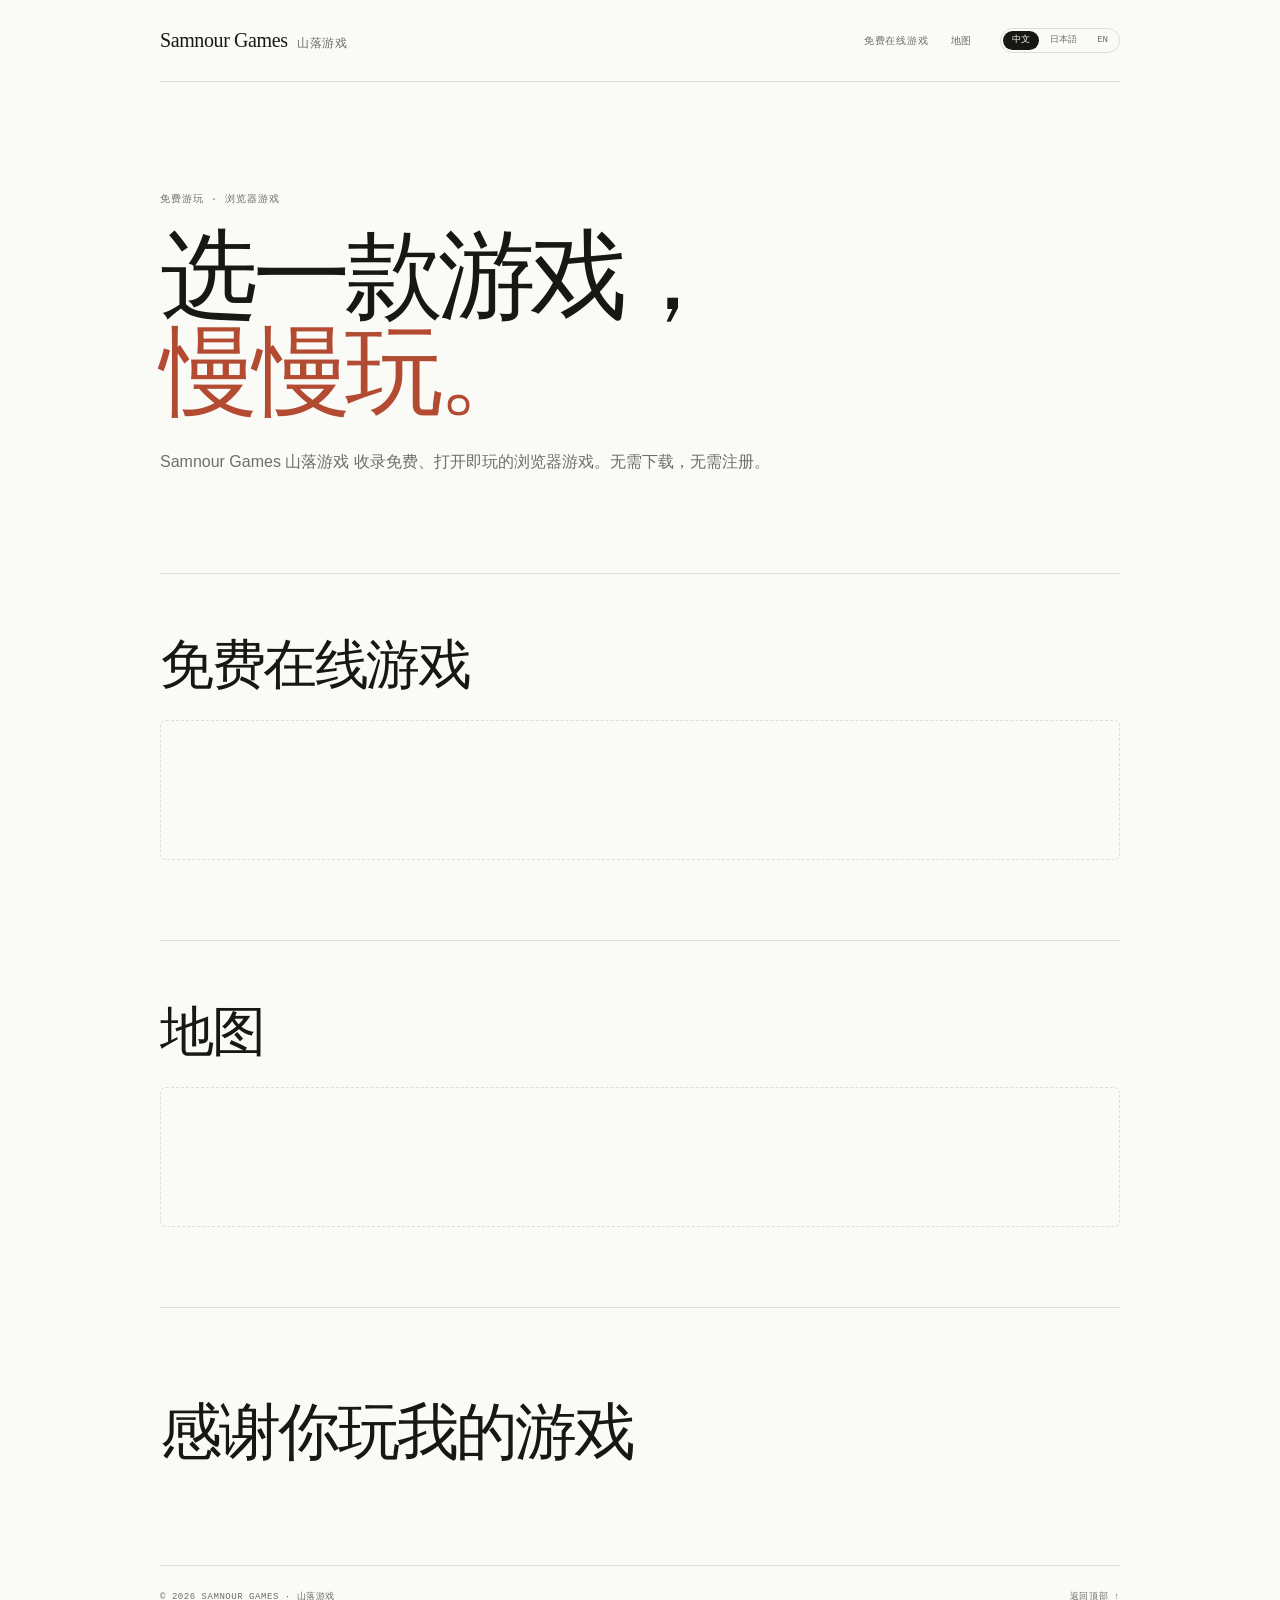
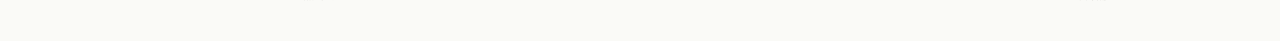
==== index.html @ e0057db9 "Add files via upload" ====
<!DOCTYPE html>
<html lang="zh-CN">
<head>
<meta charset="UTF-8">
<meta name="viewport" content="width=device-width,initial-scale=1">
<meta name="theme-color" content="#fafaf7">
<meta name="description" content="Samnour Games 山落游戏 — 免费在线游戏导航。">
<title>Samnour Games · 山落游戏</title>
<style>
:root{
  --bg:#fafaf7;
  --ink:#171715;
  --muted:#6f6f67;
  --line:#deded6;
  --soft:#f0f0eb;
  --accent:#b34b32;
  --serif:"Iowan Old Style","Palatino Linotype","Book Antiqua",Georgia,"Songti SC","Noto Serif SC","SimSun",serif;
  --sans:"Avenir Next","Segoe UI","Helvetica Neue",Arial,"PingFang SC","Microsoft YaHei",sans-serif;
  --mono:"SFMono-Regular",Consolas,"Liberation Mono",Menlo,monospace;
}
*{box-sizing:border-box}
html{scroll-behavior:smooth}
body{margin:0;color:var(--ink);background:var(--bg);font-family:var(--sans);-webkit-font-smoothing:antialiased}
a{color:inherit}
.wrap{width:min(960px,calc(100% - 48px));margin-inline:auto}
.skip{position:fixed;top:12px;left:12px;z-index:10;padding:8px 14px;color:var(--bg);background:var(--ink);border-radius:4px;transform:translateY(-160%)}
.skip:focus{transform:none}

.lang-input{position:absolute;width:1px;height:1px;margin:-1px;overflow:hidden;clip:rect(0 0 0 0);clip-path:inset(50%);white-space:nowrap}
.lang-ja,.lang-en{display:none}
#lang-ja:checked~.page .lang-zh,#lang-ja:checked~.page .lang-en{display:none}
#lang-ja:checked~.page .lang-ja{display:revert}
#lang-en:checked~.page .lang-zh,#lang-en:checked~.page .lang-ja{display:none}
#lang-en:checked~.page .lang-en{display:revert}

.site-header{display:flex;align-items:center;justify-content:space-between;gap:24px;padding-block:28px;border-bottom:1px solid var(--line)}
.brand{display:flex;align-items:baseline;gap:9px;text-decoration:none}
.brand strong{font-family:var(--serif);font-size:20px;font-weight:500;letter-spacing:-.02em}
.brand span{color:var(--muted);font-size:12px;letter-spacing:.08em}
.header-tools{display:flex;align-items:center;gap:28px}
.site-nav{display:flex;gap:22px}
.site-nav a{color:var(--muted);font-family:var(--mono);font-size:10px;letter-spacing:.08em;text-decoration:none;text-transform:uppercase}
.site-nav a:hover,.site-nav a:focus-visible{color:var(--ink)}
.lang-switch{display:flex;gap:2px;padding:2px;border:1px solid var(--line);border-radius:999px}
.lang-switch label{padding:5px 9px;color:var(--muted);border-radius:999px;font-family:var(--mono);font-size:9px;line-height:1;cursor:pointer;transition:color .15s,background .15s}
.lang-switch label:hover{color:var(--ink)}
#lang-zh:checked~.page .lang-switch label[for="lang-zh"],
#lang-ja:checked~.page .lang-switch label[for="lang-ja"],
#lang-en:checked~.page .lang-switch label[for="lang-en"]{color:var(--bg);background:var(--ink)}
#lang-zh:focus-visible~.page .lang-switch label[for="lang-zh"],
#lang-ja:focus-visible~.page .lang-switch label[for="lang-ja"],
#lang-en:focus-visible~.page .lang-switch label[for="lang-en"]{outline:1px solid var(--ink);outline-offset:2px}

.hero{padding-block:110px 96px}
.kicker{margin:0 0 22px;color:var(--muted);font-family:var(--mono);font-size:10px;letter-spacing:.1em;text-transform:uppercase}
.hero h1{margin:0;font-family:var(--serif);font-size:clamp(50px,8vw,98px);font-weight:400;letter-spacing:-.055em;line-height:.98}
.hero h1 em{color:var(--accent);font-style:normal}
.hero h1 .lang-en em{font-style:italic}
.hero h1 .lang-ja{font-size:.82em;line-height:1.05}
.hero-copy{max-width:620px;margin:28px 0 0;color:var(--muted);font-size:16px;line-height:1.8}

.section{padding-block:64px 80px;border-top:1px solid var(--line);scroll-margin-top:20px}
.section-head{display:flex;align-items:baseline;gap:18px;margin-bottom:28px}
.section-head h2{margin:0;font-family:var(--serif);font-size:clamp(34px,4.5vw,54px);font-weight:400;letter-spacing:-.045em;line-height:1}
.blank{height:140px;border:1px dashed var(--line);border-radius:6px}

.thanks{padding-block:88px 96px;border-top:1px solid var(--line)}
.thanks h2{max-width:820px;margin:0;font-family:var(--serif);font-size:clamp(38px,5.4vw,62px);font-weight:400;letter-spacing:-.045em;line-height:1.18}

.site-footer{display:flex;align-items:center;justify-content:space-between;gap:20px;padding-block:24px 38px;border-top:1px solid var(--line);color:var(--muted);font-family:var(--mono);font-size:9px;letter-spacing:.06em;text-transform:uppercase}
.site-footer a{text-decoration:none}
.site-footer a:hover{color:var(--ink)}

@media(max-width:680px){
  .wrap{width:calc(100% - 32px)}
  .site-header{flex-wrap:wrap;gap:14px;padding-block:20px}
  .brand strong{font-size:18px}
  .brand span{display:none}
  .header-tools{width:100%;justify-content:space-between;gap:16px}
  .site-nav{gap:16px}
  .site-nav a{font-size:8px}
  .lang-switch label{padding:5px 8px}
  .hero{padding-block:70px 64px}
  .hero h1{font-size:clamp(40px,13vw,64px)}
  .hero-copy{font-size:15px}
  .section{padding-block:52px 64px}
  .blank{height:120px}
  .thanks{padding-block:64px 72px}
  .site-footer{align-items:flex-start;flex-direction:column;gap:8px}
}
@media(prefers-reduced-motion:reduce){
  html{scroll-behavior:auto}
  *,*::before,*::after{transition-duration:.01ms!important}
}
</style>
</head>
<body>
<input class="lang-input" type="radio" name="lang" id="lang-zh" checked>
<input class="lang-input" type="radio" name="lang" id="lang-ja">
<input class="lang-input" type="radio" name="lang" id="lang-en">

<div class="page">
  <a class="skip" href="#main"><span class="lang-zh">跳到正文</span><span class="lang-ja" lang="ja">本文へ</span><span class="lang-en">Skip to content</span></a>

  <div class="wrap">
    <header class="site-header">
      <a class="brand" href="#top"><strong>Samnour Games</strong><span>山落游戏</span></a>
      <div class="header-tools">
        <nav class="site-nav" aria-label="Main navigation">
          <a href="#games"><span class="lang-zh">免费在线游戏</span><span class="lang-ja">無料ゲーム</span><span class="lang-en">Free Online Games</span></a>
          <a href="#maps"><span class="lang-zh">地图</span><span class="lang-ja">マップ</span><span class="lang-en">Maps</span></a>
        </nav>
        <div class="lang-switch" role="group" aria-label="Language / 语言">
          <label for="lang-zh">中文</label>
          <label for="lang-ja">日本語</label>
          <label for="lang-en">EN</label>
        </div>
      </div>
    </header>
  </div>

  <main id="main">
    <div class="wrap">
      <section class="hero" id="top">
        <p class="kicker"><span class="lang-zh">免费游玩 · 浏览器游戏</span><span class="lang-ja">無料プレイ · ブラウザゲーム</span><span class="lang-en">Free to play · Browser games</span></p>
        <h1><span class="lang-zh">选一款游戏，<br><em>慢慢玩。</em></span><span class="lang-ja">ゲームを選んで、<br><em>のんびり遊ぼう。</em></span><span class="lang-en">Pick a game.<br><em>Stay a while.</em></span></h1>
        <p class="hero-copy"><span class="lang-zh">Samnour Games 山落游戏 收录免费、打开即玩的浏览器游戏。无需下载，无需注册。</span><span class="lang-ja" lang="ja">Samnour Games 山落游戏は、無料で遊べるブラウザゲームを集めたページです。ダウンロードも登録も不要です。</span><span class="lang-en" lang="en">Samnour Games is a small collection of free browser games. No downloads. No sign-ups. Just play.</span></p>
      </section>
    </div>

    <div class="wrap">
      <section class="section" id="games" aria-labelledby="games-title">
        <div class="section-head">
          <h2 id="games-title"><span class="lang-zh">免费在线游戏</span><span class="lang-ja">無料オンラインゲーム</span><span class="lang-en">Free Online Games</span></h2>
        </div>
        <!-- Add game links here when ready. -->
        <div class="blank" aria-hidden="true"></div>
      </section>
    </div>

    <div class="wrap">
      <section class="section" id="maps" aria-labelledby="maps-title">
        <div class="section-head">
          <h2 id="maps-title"><span class="lang-zh">地图</span><span class="lang-ja">マップ</span><span class="lang-en">Maps</span></h2>
        </div>
        <!-- Add map links here when ready. -->
        <div class="blank" aria-hidden="true"></div>
      </section>
    </div>

    <div class="wrap">
      <section class="thanks" aria-labelledby="thanks-title">
        <h2 id="thanks-title"><span class="lang-zh">感谢你玩我的游戏</span><span class="lang-ja" lang="ja">私のゲームを遊んでくれてありがとう。</span><span class="lang-en" lang="en">Thank you for playing my game.</span></h2>
      </section>
    </div>
  </main>

  <div class="wrap">
    <footer class="site-footer">
      <span>© 2026 Samnour Games · 山落游戏</span>
      <a href="#top"><span class="lang-zh">返回顶部 ↑</span><span class="lang-ja" lang="ja">トップへ ↑</span><span class="lang-en">Back to top ↑</span></a>
    </footer>
  </div>
</div>
</body>
</html>
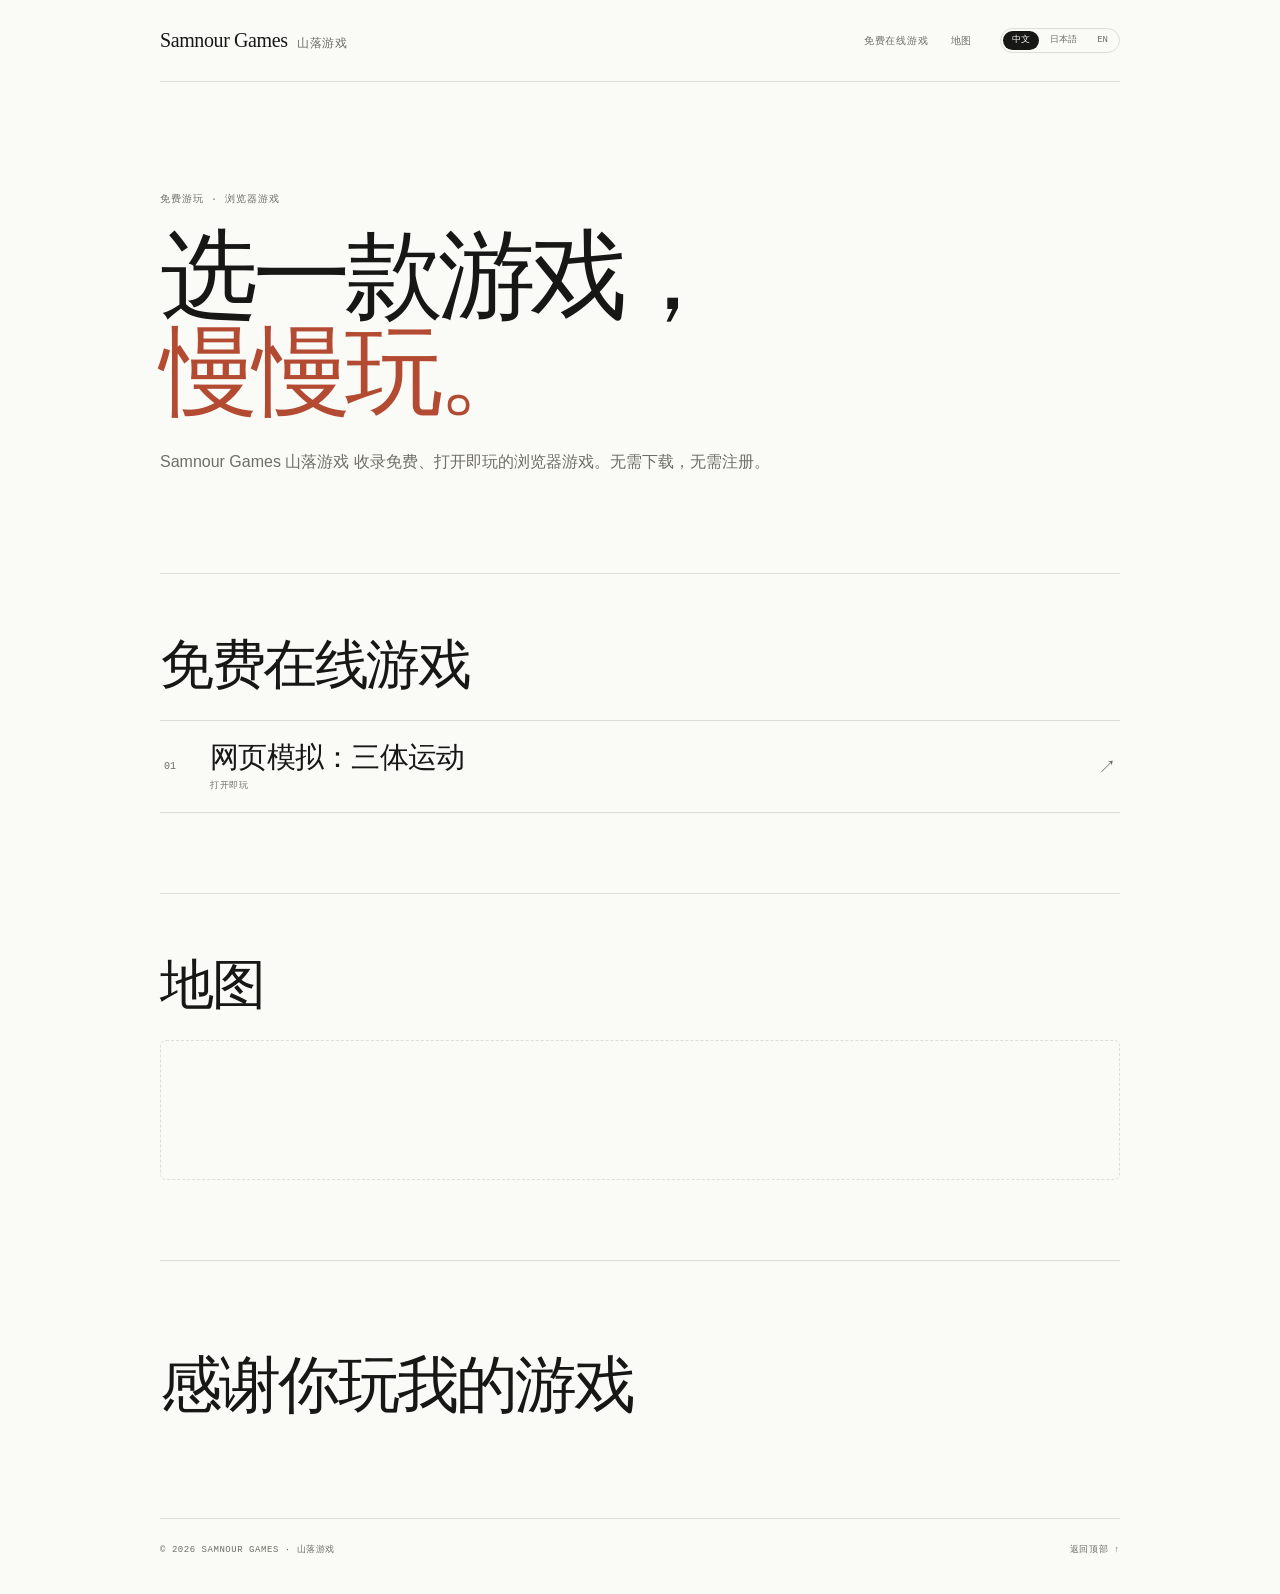
==== commit 41be6b7c: "Add files via upload" ====
--- a/index.html
+++ b/index.html
@@ -63,6 +63,15 @@
 .section-head{display:flex;align-items:baseline;gap:18px;margin-bottom:28px}
 .section-head h2{margin:0;font-family:var(--serif);font-size:clamp(34px,4.5vw,54px);font-weight:400;letter-spacing:-.045em;line-height:1}
 .blank{height:140px;border:1px dashed var(--line);border-radius:6px}
+.game-list{display:grid;border-top:1px solid var(--line)}
+.game-entry{display:flex;align-items:center;gap:18px;padding:20px 4px;border-bottom:1px solid var(--line);text-decoration:none;transition:background .15s}
+.game-index{width:28px;flex:none;color:var(--muted);font-family:var(--mono);font-size:10px}
+.game-info{display:grid;gap:5px;min-width:0}
+.game-info strong{font-family:var(--serif);font-size:clamp(21px,2.5vw,29px);font-weight:400;letter-spacing:-.025em;line-height:1.15}
+.game-meta{color:var(--muted);font-family:var(--mono);font-size:9px;letter-spacing:.08em;text-transform:uppercase}
+.game-arrow{margin-left:auto;color:var(--muted);font-size:18px;transition:color .15s,transform .15s}
+.game-entry:hover,.game-entry:focus-visible{background:var(--soft)}
+.game-entry:hover .game-arrow,.game-entry:focus-visible .game-arrow{color:var(--accent);transform:translate(2px,-2px)}
 
 .thanks{padding-block:88px 96px;border-top:1px solid var(--line)}
 .thanks h2{max-width:820px;margin:0;font-family:var(--serif);font-size:clamp(38px,5.4vw,62px);font-weight:400;letter-spacing:-.045em;line-height:1.18}
@@ -133,8 +142,16 @@
         <div class="section-head">
           <h2 id="games-title"><span class="lang-zh">免费在线游戏</span><span class="lang-ja">無料オンラインゲーム</span><span class="lang-en">Free Online Games</span></h2>
         </div>
-        <!-- Add game links here when ready. -->
-        <div class="blank" aria-hidden="true"></div>
+        <div class="game-list">
+          <a class="game-entry" href="games/three-body/" aria-label="网页模拟：三体运动 / Web Simulation: Three-Body Motion">
+            <span class="game-index">01</span>
+            <span class="game-info">
+              <strong><span class="lang-zh">网页模拟：三体运动</span><span class="lang-ja">Webシミュレーション：三体運動</span><span class="lang-en">Web Simulation: Three-Body Motion</span></strong>
+              <span class="game-meta"><span class="lang-zh">打开即玩</span><span class="lang-ja">すぐにプレイ</span><span class="lang-en">Play in browser</span></span>
+            </span>
+            <span class="game-arrow" aria-hidden="true">↗</span>
+          </a>
+        </div>
       </section>
     </div>
 
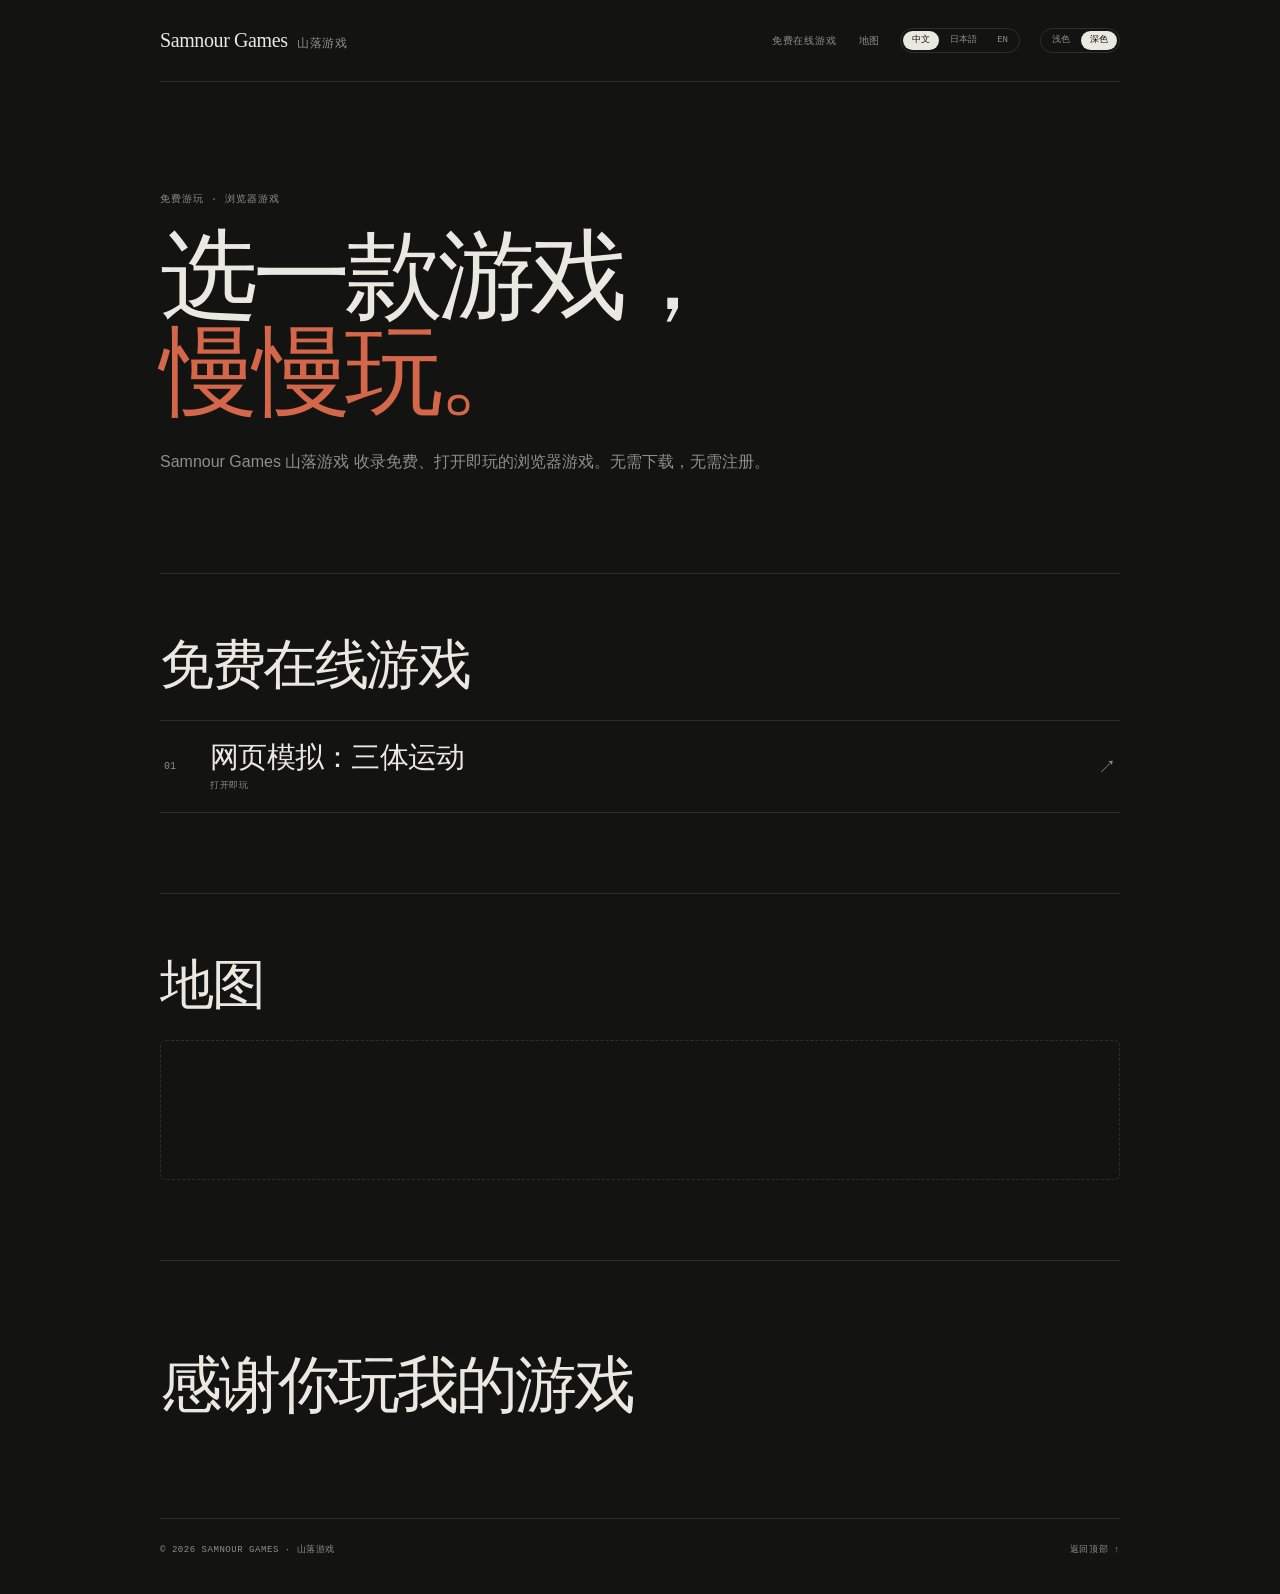
==== commit 880c779f: "Update index.html" ====
--- a/index.html
+++ b/index.html
@@ -3,11 +3,13 @@
 <head>
 <meta charset="UTF-8">
 <meta name="viewport" content="width=device-width,initial-scale=1">
-<meta name="theme-color" content="#fafaf7">
+<meta name="theme-color" content="#fafaf7" media="(prefers-color-scheme: light)">
+<meta name="theme-color" content="#131312" media="(prefers-color-scheme: dark)">
 <meta name="description" content="Samnour Games 山落游戏 — 免费在线游戏导航。">
 <title>Samnour Games · 山落游戏</title>
 <style>
 :root{
+  color-scheme:light;
   --bg:#fafaf7;
   --ink:#171715;
   --muted:#6f6f67;
@@ -18,6 +20,16 @@
   --sans:"Avenir Next","Segoe UI","Helvetica Neue",Arial,"PingFang SC","Microsoft YaHei",sans-serif;
   --mono:"SFMono-Regular",Consolas,"Liberation Mono",Menlo,monospace;
 }
+/* ── 深色主题（默认） ── */
+:root:has(#theme-dark:checked){
+  color-scheme:dark;
+  --bg:#131312;
+  --ink:#e9e8e1;
+  --muted:#8f8f85;
+  --line:#2e2e2a;
+  --soft:#1c1c1a;
+  --accent:#d4674a;
+}
 *{box-sizing:border-box}
 html{scroll-behavior:smooth}
 body{margin:0;color:var(--ink);background:var(--bg);font-family:var(--sans);-webkit-font-smoothing:antialiased}
@@ -26,7 +38,9 @@
 .skip{position:fixed;top:12px;left:12px;z-index:10;padding:8px 14px;color:var(--bg);background:var(--ink);border-radius:4px;transform:translateY(-160%)}
 .skip:focus{transform:none}
 
-.lang-input{position:absolute;width:1px;height:1px;margin:-1px;overflow:hidden;clip:rect(0 0 0 0);clip-path:inset(50%);white-space:nowrap}
+body,.site-header,.section,.thanks,.site-footer,.blank,.lang-switch,.theme-switch{transition:background-color .25s ease,border-color .25s ease,color .25s ease}
+
+.switch-input{position:absolute;width:1px;height:1px;margin:-1px;overflow:hidden;clip:rect(0 0 0 0);clip-path:inset(50%);white-space:nowrap}
 .lang-ja,.lang-en{display:none}
 #lang-ja:checked~.page .lang-zh,#lang-ja:checked~.page .lang-en{display:none}
 #lang-ja:checked~.page .lang-ja{display:revert}
@@ -37,19 +51,24 @@
 .brand{display:flex;align-items:baseline;gap:9px;text-decoration:none}
 .brand strong{font-family:var(--serif);font-size:20px;font-weight:500;letter-spacing:-.02em}
 .brand span{color:var(--muted);font-size:12px;letter-spacing:.08em}
-.header-tools{display:flex;align-items:center;gap:28px}
+.header-tools{display:flex;align-items:center;gap:20px}
 .site-nav{display:flex;gap:22px}
 .site-nav a{color:var(--muted);font-family:var(--mono);font-size:10px;letter-spacing:.08em;text-decoration:none;text-transform:uppercase}
 .site-nav a:hover,.site-nav a:focus-visible{color:var(--ink)}
-.lang-switch{display:flex;gap:2px;padding:2px;border:1px solid var(--line);border-radius:999px}
-.lang-switch label{padding:5px 9px;color:var(--muted);border-radius:999px;font-family:var(--mono);font-size:9px;line-height:1;cursor:pointer;transition:color .15s,background .15s}
-.lang-switch label:hover{color:var(--ink)}
+
+.lang-switch,.theme-switch{display:flex;gap:2px;padding:2px;border:1px solid var(--line);border-radius:999px}
+.lang-switch label,.theme-switch label{padding:5px 9px;color:var(--muted);border-radius:999px;font-family:var(--mono);font-size:9px;line-height:1;cursor:pointer;transition:color .15s,background .15s}
+.lang-switch label:hover,.theme-switch label:hover{color:var(--ink)}
 #lang-zh:checked~.page .lang-switch label[for="lang-zh"],
 #lang-ja:checked~.page .lang-switch label[for="lang-ja"],
-#lang-en:checked~.page .lang-switch label[for="lang-en"]{color:var(--bg);background:var(--ink)}
+#lang-en:checked~.page .lang-switch label[for="lang-en"],
+#theme-light:checked~.page .theme-switch label[for="theme-light"],
+#theme-dark:checked~.page .theme-switch label[for="theme-dark"]{color:var(--bg);background:var(--ink)}
 #lang-zh:focus-visible~.page .lang-switch label[for="lang-zh"],
 #lang-ja:focus-visible~.page .lang-switch label[for="lang-ja"],
-#lang-en:focus-visible~.page .lang-switch label[for="lang-en"]{outline:1px solid var(--ink);outline-offset:2px}
+#lang-en:focus-visible~.page .lang-switch label[for="lang-en"],
+#theme-light:focus-visible~.page .theme-switch label[for="theme-light"],
+#theme-dark:focus-visible~.page .theme-switch label[for="theme-dark"]{outline:1px solid var(--ink);outline-offset:2px}
 
 .hero{padding-block:110px 96px}
 .kicker{margin:0 0 22px;color:var(--muted);font-family:var(--mono);font-size:10px;letter-spacing:.1em;text-transform:uppercase}
@@ -85,10 +104,10 @@
   .site-header{flex-wrap:wrap;gap:14px;padding-block:20px}
   .brand strong{font-size:18px}
   .brand span{display:none}
-  .header-tools{width:100%;justify-content:space-between;gap:16px}
-  .site-nav{gap:16px}
+  .header-tools{width:100%;flex-wrap:wrap;justify-content:space-between;gap:14px}
+  .site-nav{width:100%;gap:16px}
   .site-nav a{font-size:8px}
-  .lang-switch label{padding:5px 8px}
+  .lang-switch label,.theme-switch label{padding:5px 8px}
   .hero{padding-block:70px 64px}
   .hero h1{font-size:clamp(40px,13vw,64px)}
   .hero-copy{font-size:15px}
@@ -104,9 +123,11 @@
 </style>
 </head>
 <body>
-<input class="lang-input" type="radio" name="lang" id="lang-zh" checked>
-<input class="lang-input" type="radio" name="lang" id="lang-ja">
-<input class="lang-input" type="radio" name="lang" id="lang-en">
+<input class="switch-input" type="radio" name="lang" id="lang-zh" checked>
+<input class="switch-input" type="radio" name="lang" id="lang-ja">
+<input class="switch-input" type="radio" name="lang" id="lang-en">
+<input class="switch-input" type="radio" name="theme" id="theme-light">
+<input class="switch-input" type="radio" name="theme" id="theme-dark" checked>
 
 <div class="page">
   <a class="skip" href="#main"><span class="lang-zh">跳到正文</span><span class="lang-ja" lang="ja">本文へ</span><span class="lang-en">Skip to content</span></a>
@@ -124,6 +145,10 @@
           <label for="lang-ja">日本語</label>
           <label for="lang-en">EN</label>
         </div>
+        <div class="theme-switch" role="group" aria-label="Theme / 主题">
+          <label for="theme-light"><span class="lang-zh">浅色</span><span class="lang-ja" lang="ja">ライト</span><span class="lang-en">Light</span></label>
+          <label for="theme-dark"><span class="lang-zh">深色</span><span class="lang-ja" lang="ja">ダーク</span><span class="lang-en">Dark</span></label>
+        </div>
       </div>
     </header>
   </div>
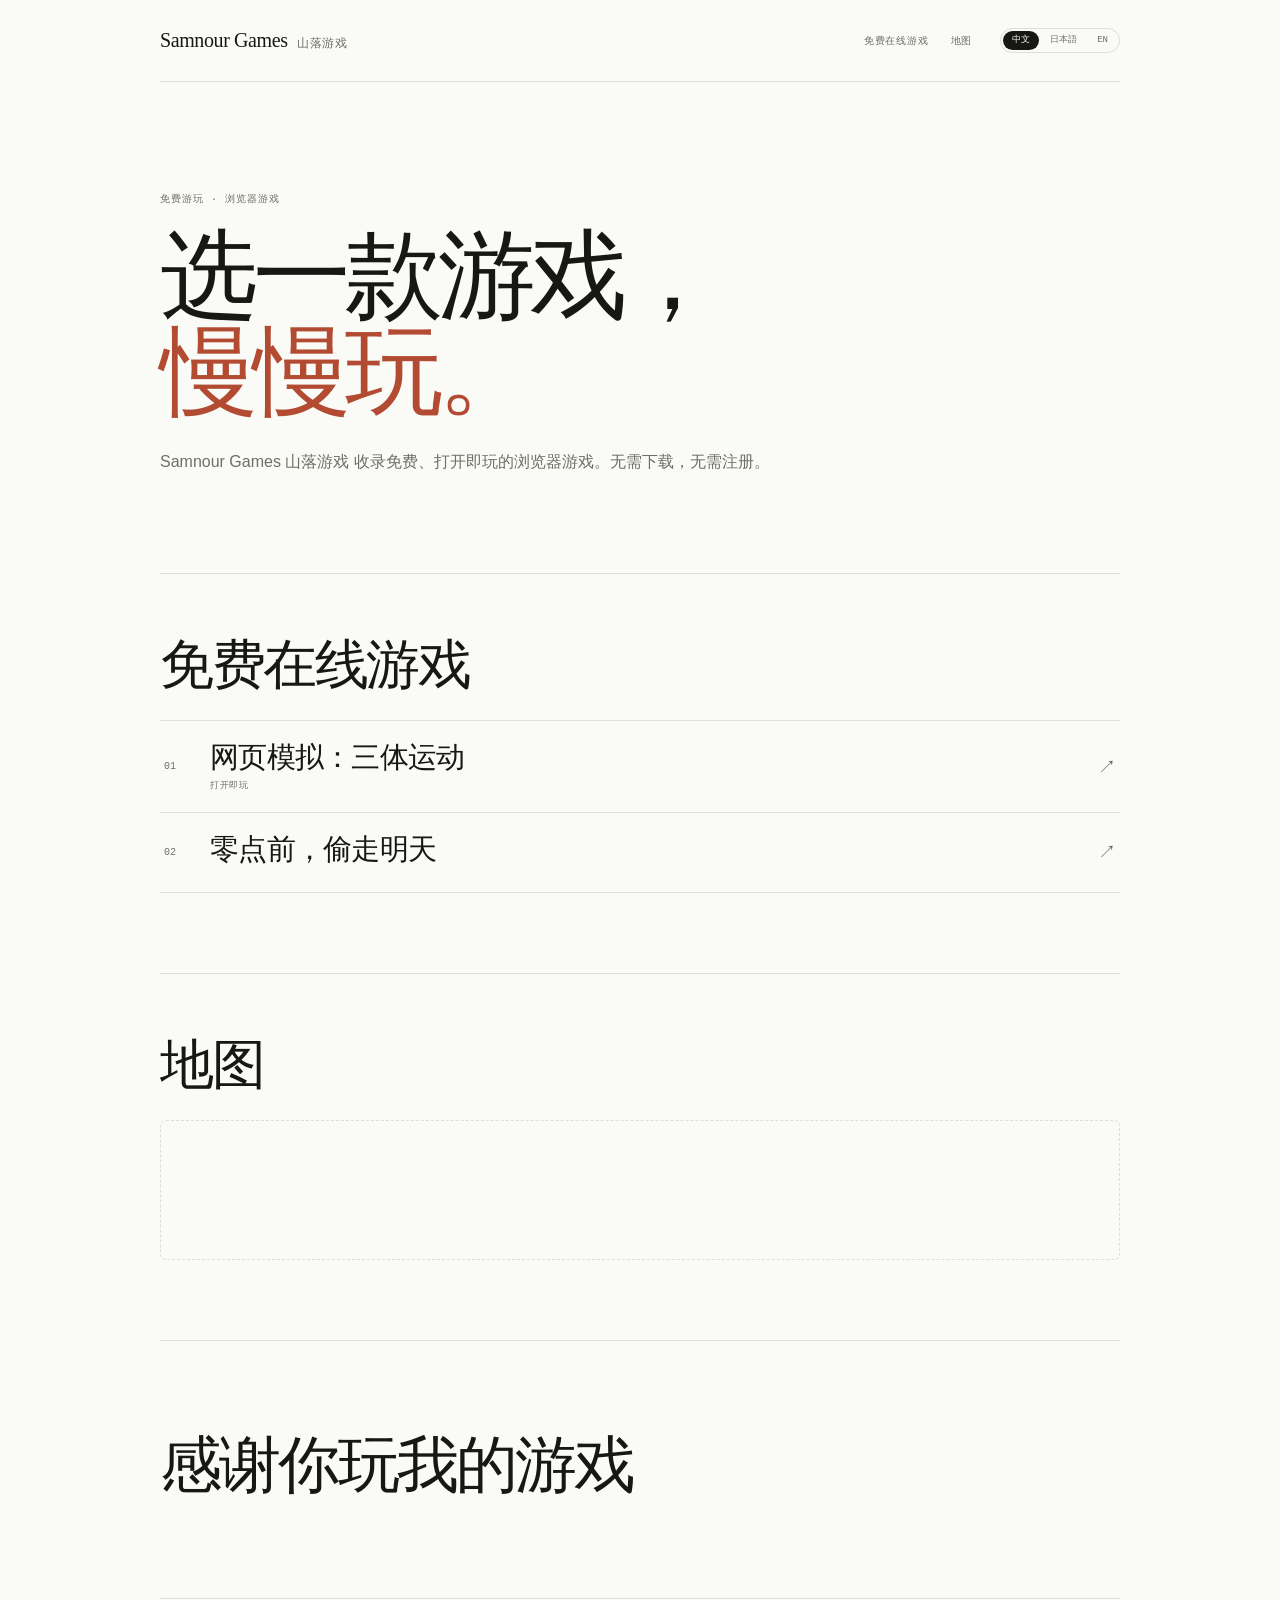
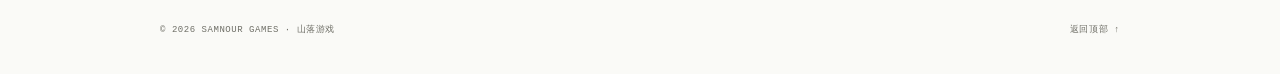
==== commit 9c2ec20a: "Update index.html" ====
--- a/index.html
+++ b/index.html
@@ -3,13 +3,11 @@
 <head>
 <meta charset="UTF-8">
 <meta name="viewport" content="width=device-width,initial-scale=1">
-<meta name="theme-color" content="#fafaf7" media="(prefers-color-scheme: light)">
-<meta name="theme-color" content="#131312" media="(prefers-color-scheme: dark)">
+<meta name="theme-color" content="#fafaf7">
 <meta name="description" content="Samnour Games 山落游戏 — 免费在线游戏导航。">
 <title>Samnour Games · 山落游戏</title>
 <style>
 :root{
-  color-scheme:light;
   --bg:#fafaf7;
   --ink:#171715;
   --muted:#6f6f67;
@@ -20,16 +18,6 @@
   --sans:"Avenir Next","Segoe UI","Helvetica Neue",Arial,"PingFang SC","Microsoft YaHei",sans-serif;
   --mono:"SFMono-Regular",Consolas,"Liberation Mono",Menlo,monospace;
 }
-/* ── 深色主题（默认） ── */
-:root:has(#theme-dark:checked){
-  color-scheme:dark;
-  --bg:#131312;
-  --ink:#e9e8e1;
-  --muted:#8f8f85;
-  --line:#2e2e2a;
-  --soft:#1c1c1a;
-  --accent:#d4674a;
-}
 *{box-sizing:border-box}
 html{scroll-behavior:smooth}
 body{margin:0;color:var(--ink);background:var(--bg);font-family:var(--sans);-webkit-font-smoothing:antialiased}
@@ -38,9 +26,7 @@
 .skip{position:fixed;top:12px;left:12px;z-index:10;padding:8px 14px;color:var(--bg);background:var(--ink);border-radius:4px;transform:translateY(-160%)}
 .skip:focus{transform:none}
 
-body,.site-header,.section,.thanks,.site-footer,.blank,.lang-switch,.theme-switch{transition:background-color .25s ease,border-color .25s ease,color .25s ease}
-
-.switch-input{position:absolute;width:1px;height:1px;margin:-1px;overflow:hidden;clip:rect(0 0 0 0);clip-path:inset(50%);white-space:nowrap}
+.lang-input{position:absolute;width:1px;height:1px;margin:-1px;overflow:hidden;clip:rect(0 0 0 0);clip-path:inset(50%);white-space:nowrap}
 .lang-ja,.lang-en{display:none}
 #lang-ja:checked~.page .lang-zh,#lang-ja:checked~.page .lang-en{display:none}
 #lang-ja:checked~.page .lang-ja{display:revert}
@@ -51,24 +37,19 @@
 .brand{display:flex;align-items:baseline;gap:9px;text-decoration:none}
 .brand strong{font-family:var(--serif);font-size:20px;font-weight:500;letter-spacing:-.02em}
 .brand span{color:var(--muted);font-size:12px;letter-spacing:.08em}
-.header-tools{display:flex;align-items:center;gap:20px}
+.header-tools{display:flex;align-items:center;gap:28px}
 .site-nav{display:flex;gap:22px}
 .site-nav a{color:var(--muted);font-family:var(--mono);font-size:10px;letter-spacing:.08em;text-decoration:none;text-transform:uppercase}
 .site-nav a:hover,.site-nav a:focus-visible{color:var(--ink)}
-
-.lang-switch,.theme-switch{display:flex;gap:2px;padding:2px;border:1px solid var(--line);border-radius:999px}
-.lang-switch label,.theme-switch label{padding:5px 9px;color:var(--muted);border-radius:999px;font-family:var(--mono);font-size:9px;line-height:1;cursor:pointer;transition:color .15s,background .15s}
-.lang-switch label:hover,.theme-switch label:hover{color:var(--ink)}
+.lang-switch{display:flex;gap:2px;padding:2px;border:1px solid var(--line);border-radius:999px}
+.lang-switch label{padding:5px 9px;color:var(--muted);border-radius:999px;font-family:var(--mono);font-size:9px;line-height:1;cursor:pointer;transition:color .15s,background .15s}
+.lang-switch label:hover{color:var(--ink)}
 #lang-zh:checked~.page .lang-switch label[for="lang-zh"],
 #lang-ja:checked~.page .lang-switch label[for="lang-ja"],
-#lang-en:checked~.page .lang-switch label[for="lang-en"],
-#theme-light:checked~.page .theme-switch label[for="theme-light"],
-#theme-dark:checked~.page .theme-switch label[for="theme-dark"]{color:var(--bg);background:var(--ink)}
+#lang-en:checked~.page .lang-switch label[for="lang-en"]{color:var(--bg);background:var(--ink)}
 #lang-zh:focus-visible~.page .lang-switch label[for="lang-zh"],
 #lang-ja:focus-visible~.page .lang-switch label[for="lang-ja"],
-#lang-en:focus-visible~.page .lang-switch label[for="lang-en"],
-#theme-light:focus-visible~.page .theme-switch label[for="theme-light"],
-#theme-dark:focus-visible~.page .theme-switch label[for="theme-dark"]{outline:1px solid var(--ink);outline-offset:2px}
+#lang-en:focus-visible~.page .lang-switch label[for="lang-en"]{outline:1px solid var(--ink);outline-offset:2px}
 
 .hero{padding-block:110px 96px}
 .kicker{margin:0 0 22px;color:var(--muted);font-family:var(--mono);font-size:10px;letter-spacing:.1em;text-transform:uppercase}
@@ -104,10 +85,10 @@
   .site-header{flex-wrap:wrap;gap:14px;padding-block:20px}
   .brand strong{font-size:18px}
   .brand span{display:none}
-  .header-tools{width:100%;flex-wrap:wrap;justify-content:space-between;gap:14px}
-  .site-nav{width:100%;gap:16px}
+  .header-tools{width:100%;justify-content:space-between;gap:16px}
+  .site-nav{gap:16px}
   .site-nav a{font-size:8px}
-  .lang-switch label,.theme-switch label{padding:5px 8px}
+  .lang-switch label{padding:5px 8px}
   .hero{padding-block:70px 64px}
   .hero h1{font-size:clamp(40px,13vw,64px)}
   .hero-copy{font-size:15px}
@@ -123,11 +104,9 @@
 </style>
 </head>
 <body>
-<input class="switch-input" type="radio" name="lang" id="lang-zh" checked>
-<input class="switch-input" type="radio" name="lang" id="lang-ja">
-<input class="switch-input" type="radio" name="lang" id="lang-en">
-<input class="switch-input" type="radio" name="theme" id="theme-light">
-<input class="switch-input" type="radio" name="theme" id="theme-dark" checked>
+<input class="lang-input" type="radio" name="lang" id="lang-zh" checked>
+<input class="lang-input" type="radio" name="lang" id="lang-ja">
+<input class="lang-input" type="radio" name="lang" id="lang-en">
 
 <div class="page">
   <a class="skip" href="#main"><span class="lang-zh">跳到正文</span><span class="lang-ja" lang="ja">本文へ</span><span class="lang-en">Skip to content</span></a>
@@ -144,10 +123,6 @@
           <label for="lang-zh">中文</label>
           <label for="lang-ja">日本語</label>
           <label for="lang-en">EN</label>
-        </div>
-        <div class="theme-switch" role="group" aria-label="Theme / 主题">
-          <label for="theme-light"><span class="lang-zh">浅色</span><span class="lang-ja" lang="ja">ライト</span><span class="lang-en">Light</span></label>
-          <label for="theme-dark"><span class="lang-zh">深色</span><span class="lang-ja" lang="ja">ダーク</span><span class="lang-en">Dark</span></label>
         </div>
       </div>
     </header>
@@ -173,6 +148,14 @@
             <span class="game-info">
               <strong><span class="lang-zh">网页模拟：三体运动</span><span class="lang-ja">Webシミュレーション：三体運動</span><span class="lang-en">Web Simulation: Three-Body Motion</span></strong>
               <span class="game-meta"><span class="lang-zh">打开即玩</span><span class="lang-ja">すぐにプレイ</span><span class="lang-en">Play in browser</span></span>
+            </span>
+            <span class="game-arrow" aria-hidden="true">↗</span>
+          </a>
+          <a class="game-entry" href="games/steal-tomorrow/" aria-label="零点前，偷走明天 / 零時前、明日を盗め / Steal Tomorrow Before Midnight">
+            <span class="game-index">02</span>
+            <span class="game-info">
+              <strong><span class="lang-zh">零点前，偷走明天</span><span class="lang-ja" lang="ja">零時前、明日を盗め</span><span class="lang-en">Steal Tomorrow Before Midnight</span></strong>
+              <span class="game-meta"><span class="lang-zh"></span><span class="lang-ja" lang="ja">システム強盗 · 3 言語対応</span><span class="lang-en">Systemic heist · 3 languages</span></span>
             </span>
             <span class="game-arrow" aria-hidden="true">↗</span>
           </a>
